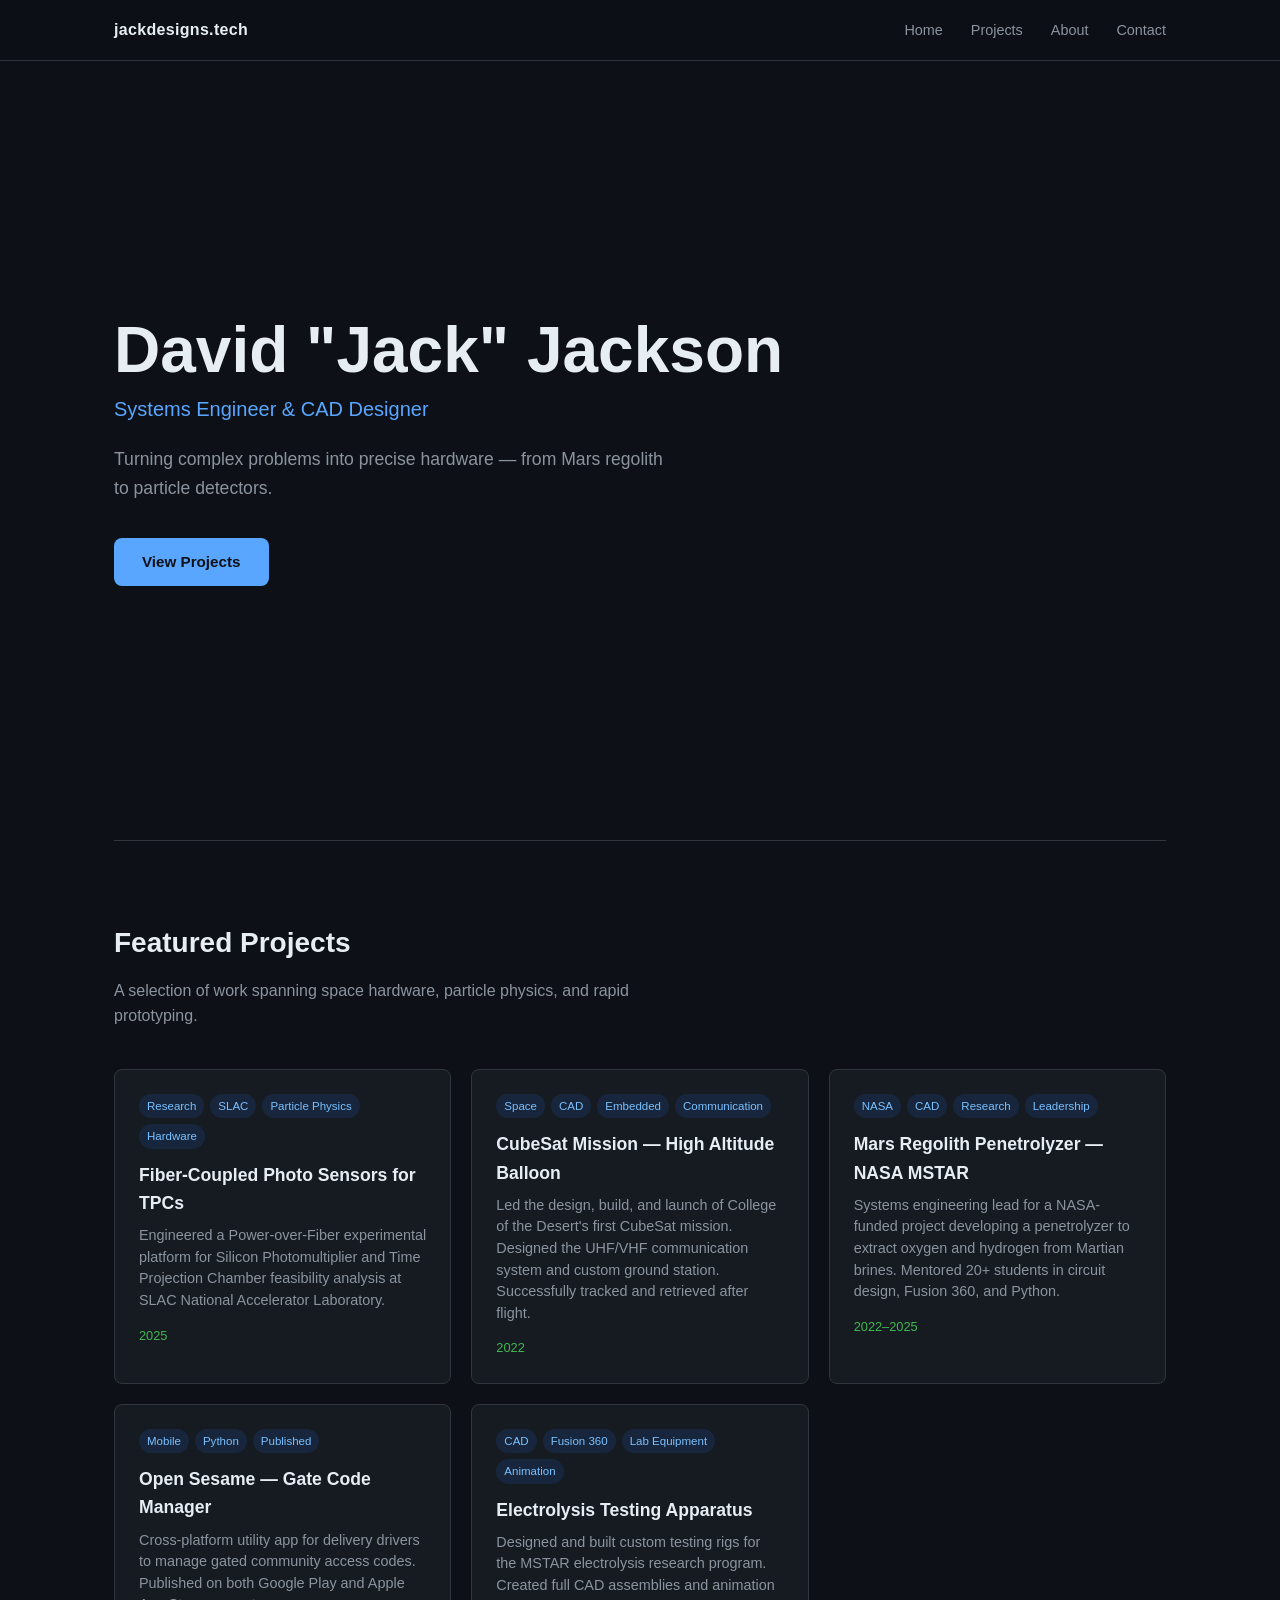
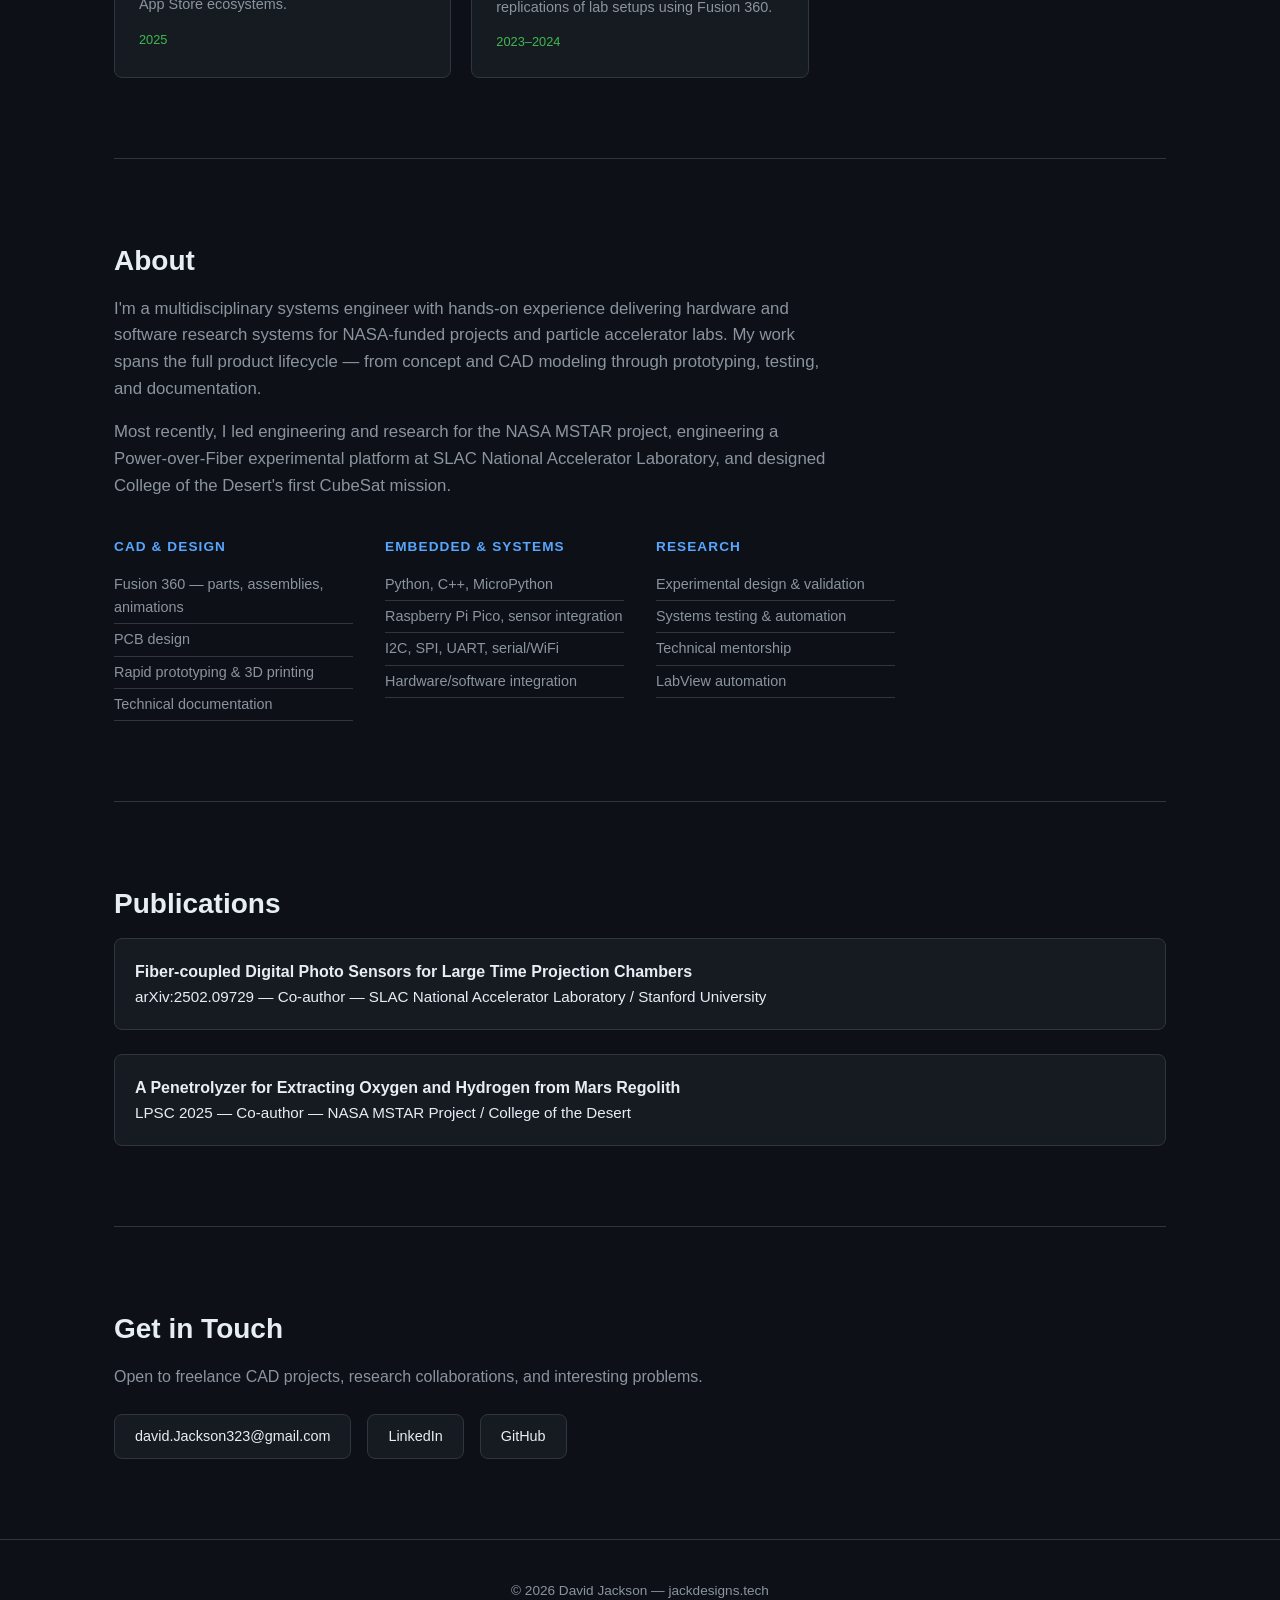
==== index.html @ 9c2858ba "Initial portfolio site setup — index, styles, project data" ====
<!DOCTYPE html>
<html lang="en">
<head>
    <meta charset="UTF-8">
    <meta name="viewport" content="width=device-width, initial-scale=1.0">
    <title>David "Jack" Jackson — Systems Engineer & CAD Designer</title>
    <meta name="description" content="Portfolio of David Jackson — systems engineer, CAD designer, and researcher with experience in NASA-funded projects, SLAC/Stanford particle physics research, and space hardware development.">
    <link rel="stylesheet" href="style.css">
</head>
<body>
    <header>
        <nav>
            <div class="nav-brand">jackdesigns.tech</div>
            <ul class="nav-links">
                <li><a href="index.html">Home</a></li>
                <li><a href="#projects">Projects</a></li>
                <li><a href="#about">About</a></li>
                <li><a href="#contact">Contact</a></li>
            </ul>
        </nav>
    </header>

    <main>
        <section class="hero">
            <div class="hero-content">
                <h1>David "Jack" Jackson</h1>
                <p class="tagline">Systems Engineer & CAD Designer</p>
                <p class="hero-sub">Turning complex problems into precise hardware — from Mars regolith to particle detectors.</p>
                <a href="#projects" class="btn-primary">View Projects</a>
            </div>
        </section>

        <section id="projects" class="projects-section">
            <h2>Featured Projects</h2>
            <p class="section-intro">A selection of work spanning space hardware, particle physics, and rapid prototyping.</p>
            <div class="projects-grid" id="projects-grid">
                <!-- Projects injected by JS -->
            </div>
        </section>

        <section id="about" class="about-section">
            <h2>About</h2>
            <div class="about-content">
                <p>
                    I'm a multidisciplinary systems engineer with hands-on experience delivering hardware and software research systems for NASA-funded projects and particle accelerator labs. My work spans the full product lifecycle — from concept and CAD modeling through prototyping, testing, and documentation.
                </p>
                <p>
                    Most recently, I led engineering and research for the NASA MSTAR project, engineering a Power-over-Fiber experimental platform at SLAC National Accelerator Laboratory, and designed College of the Desert's first CubeSat mission.
                </p>
                <div class="skills-grid">
                    <div class="skill-group">
                        <h3>CAD & Design</h3>
                        <ul>
                            <li>Fusion 360 — parts, assemblies, animations</li>
                            <li>PCB design</li>
                            <li>Rapid prototyping & 3D printing</li>
                            <li>Technical documentation</li>
                        </ul>
                    </div>
                    <div class="skill-group">
                        <h3>Embedded & Systems</h3>
                        <ul>
                            <li>Python, C++, MicroPython</li>
                            <li>Raspberry Pi Pico, sensor integration</li>
                            <li>I2C, SPI, UART, serial/WiFi</li>
                            <li>Hardware/software integration</li>
                        </ul>
                    </div>
                    <div class="skill-group">
                        <h3>Research</h3>
                        <ul>
                            <li>Experimental design & validation</li>
                            <li>Systems testing & automation</li>
                            <li>Technical mentorship</li>
                            <li>LabView automation</li>
                        </ul>
                    </div>
                </div>
            </div>
        </section>

        <section id="publications" class="publications-section">
            <h2>Publications</h2>
            <ul class="publications-list">
                <li>
                    <strong>Fiber-coupled Digital Photo Sensors for Large Time Projection Chambers</strong><br>
                    arXiv:2502.09729 — Co-author — SLAC National Accelerator Laboratory / Stanford University
                </li>
                <li>
                    <strong>A Penetrolyzer for Extracting Oxygen and Hydrogen from Mars Regolith</strong><br>
                    LPSC 2025 — Co-author — NASA MSTAR Project / College of the Desert
                </li>
            </ul>
        </section>

        <section id="contact" class="contact-section">
            <h2>Get in Touch</h2>
            <p>Open to freelance CAD projects, research collaborations, and interesting problems.</p>
            <div class="contact-links">
                <a href="mailto:david.Jackson323@gmail.com" class="contact-link">david.Jackson323@gmail.com</a>
                <a href="https://www.linkedin.com/in/ineedmytech" target="_blank" class="contact-link">LinkedIn</a>
                <a href="https://github.com/davidjackson323" target="_blank" class="contact-link">GitHub</a>
            </div>
        </section>
    </main>

    <footer>
        <p>&copy; 2026 David Jackson — jackdesigns.tech</p>
    </footer>

    <script src="projects.js"></script>
</body>
</html>
---- style.css ----
/* ===========================
   jackdesigns.tech — Styles
   =========================== */

/* --- Reset & Base --- */
*, *::before, *::after {
    box-sizing: border-box;
    margin: 0;
    padding: 0;
}

:root {
    --bg:        #0d1117;
    --surface:   #161b22;
    --border:    #30363d;
    --text:      #e6edf3;
    --text-muted:#8b949e;
    --accent:    #58a6ff;
    --accent-2:  #3fb950;
    --tag-bg:    #1f6feb22;
    --tag-text:  #79c0ff;
    --radius:    8px;
    --font:      -apple-system, BlinkMacSystemFont, "Segoe UI", Helvetica, Arial, sans-serif;
}

html {
    scroll-behavior: smooth;
}

body {
    background: var(--bg);
    color: var(--text);
    font-family: var(--font);
    line-height: 1.6;
    -webkit-font-smoothing: antialiased;
}

/* --- Navigation --- */
header {
    position: sticky;
    top: 0;
    z-index: 100;
    background: rgba(13, 17, 23, 0.85);
    backdrop-filter: blur(12px);
    border-bottom: 1px solid var(--border);
}

nav {
    max-width: 1100px;
    margin: 0 auto;
    padding: 0 24px;
    height: 60px;
    display: flex;
    align-items: center;
    justify-content: space-between;
}

.nav-brand {
    font-weight: 700;
    font-size: 1rem;
    color: var(--text);
    letter-spacing: 0.02em;
}

.nav-links {
    list-style: none;
    display: flex;
    gap: 28px;
}

.nav-links a {
    color: var(--text-muted);
    text-decoration: none;
    font-size: 0.9rem;
    transition: color 0.2s;
}

.nav-links a:hover {
    color: var(--accent);
}

/* --- Main Layout --- */
main {
    max-width: 1100px;
    margin: 0 auto;
    padding: 0 24px;
}

section {
    padding: 80px 0;
    border-bottom: 1px solid var(--border);
}

section:last-child {
    border-bottom: none;
}

/* --- Hero --- */
.hero {
    min-height: calc(100vh - 120px);
    display: flex;
    align-items: center;
    border-bottom: 1px solid var(--border);
    padding: 80px 0;
}

.hero-content {
    max-width: 680px;
}

.hero h1 {
    font-size: clamp(2.5rem, 6vw, 4rem);
    font-weight: 700;
    line-height: 1.1;
    margin-bottom: 8px;
}

.tagline {
    font-size: 1.25rem;
    color: var(--accent);
    font-weight: 500;
    margin-bottom: 20px;
}

.hero-sub {
    font-size: 1.1rem;
    color: var(--text-muted);
    margin-bottom: 36px;
    max-width: 560px;
}

.btn-primary {
    display: inline-block;
    background: var(--accent);
    color: var(--bg);
    text-decoration: none;
    padding: 12px 28px;
    border-radius: var(--radius);
    font-weight: 600;
    font-size: 0.95rem;
    transition: opacity 0.2s;
}

.btn-primary:hover {
    opacity: 0.85;
}

/* --- Section Headers --- */
h2 {
    font-size: 1.75rem;
    font-weight: 700;
    margin-bottom: 12px;
}

.section-intro {
    color: var(--text-muted);
    margin-bottom: 40px;
    max-width: 600px;
}

/* --- Projects Grid --- */
.projects-grid {
    display: grid;
    grid-template-columns: repeat(auto-fill, minmax(320px, 1fr));
    gap: 20px;
}

.project-card {
    background: var(--surface);
    border: 1px solid var(--border);
    border-radius: var(--radius);
    padding: 24px;
    transition: border-color 0.2s, transform 0.2s;
    cursor: pointer;
    text-decoration: none;
    color: inherit;
    display: block;
}

.project-card:hover {
    border-color: var(--accent);
    transform: translateY(-2px);
}

.project-tags {
    display: flex;
    flex-wrap: wrap;
    gap: 6px;
    margin-bottom: 12px;
}

.tag {
    background: var(--tag-bg);
    color: var(--tag-text);
    font-size: 0.72rem;
    padding: 3px 8px;
    border-radius: 20px;
    font-weight: 500;
}

.project-card h3 {
    font-size: 1.1rem;
    font-weight: 600;
    margin-bottom: 8px;
}

.project-card p {
    font-size: 0.9rem;
    color: var(--text-muted);
    line-height: 1.5;
}

.project-meta {
    margin-top: 14px;
    font-size: 0.8rem;
    color: var(--accent-2);
}

/* --- About --- */
.about-content p {
    color: var(--text-muted);
    margin-bottom: 16px;
    font-size: 1.05rem;
    max-width: 720px;
}

.skills-grid {
    display: grid;
    grid-template-columns: repeat(auto-fill, minmax(220px, 1fr));
    gap: 32px;
    margin-top: 36px;
}

.skill-group h3 {
    font-size: 0.85rem;
    text-transform: uppercase;
    letter-spacing: 0.08em;
    color: var(--accent);
    margin-bottom: 12px;
    font-weight: 600;
}

.skill-group ul {
    list-style: none;
}

.skill-group li {
    font-size: 0.9rem;
    color: var(--text-muted);
    padding: 4px 0;
    border-bottom: 1px solid var(--border);
}

/* --- Publications --- */
.publications-list {
    list-style: none;
    display: flex;
    flex-direction: column;
    gap: 24px;
}

.publications-list li {
    padding: 20px;
    background: var(--surface);
    border: 1px solid var(--border);
    border-radius: var(--radius);
    font-size: 0.95rem;
}

.publications-list strong {
    color: var(--text);
    font-size: 1rem;
}

.publications-list br + br {
    color: var(--text-muted);
}

/* --- Contact --- */
.contact-section p {
    color: var(--text-muted);
    margin-bottom: 24px;
}

.contact-links {
    display: flex;
    flex-wrap: wrap;
    gap: 16px;
}

.contact-link {
    background: var(--surface);
    border: 1px solid var(--border);
    color: var(--text);
    text-decoration: none;
    padding: 10px 20px;
    border-radius: var(--radius);
    font-size: 0.9rem;
    transition: border-color 0.2s, color 0.2s;
}

.contact-link:hover {
    border-color: var(--accent);
    color: var(--accent);
}

/* --- Footer --- */
footer {
    padding: 40px 24px;
    text-align: center;
    font-size: 0.85rem;
    color: var(--text-muted);
    border-top: 1px solid var(--border);
}

/* --- Responsive --- */
@media (max-width: 640px) {
    .nav-links {
        gap: 16px;
    }

    .hero {
        min-height: auto;
        padding: 60px 0;
    }

    section {
        padding: 60px 0;
    }

    .skills-grid {
        grid-template-columns: 1fr;
    }
}
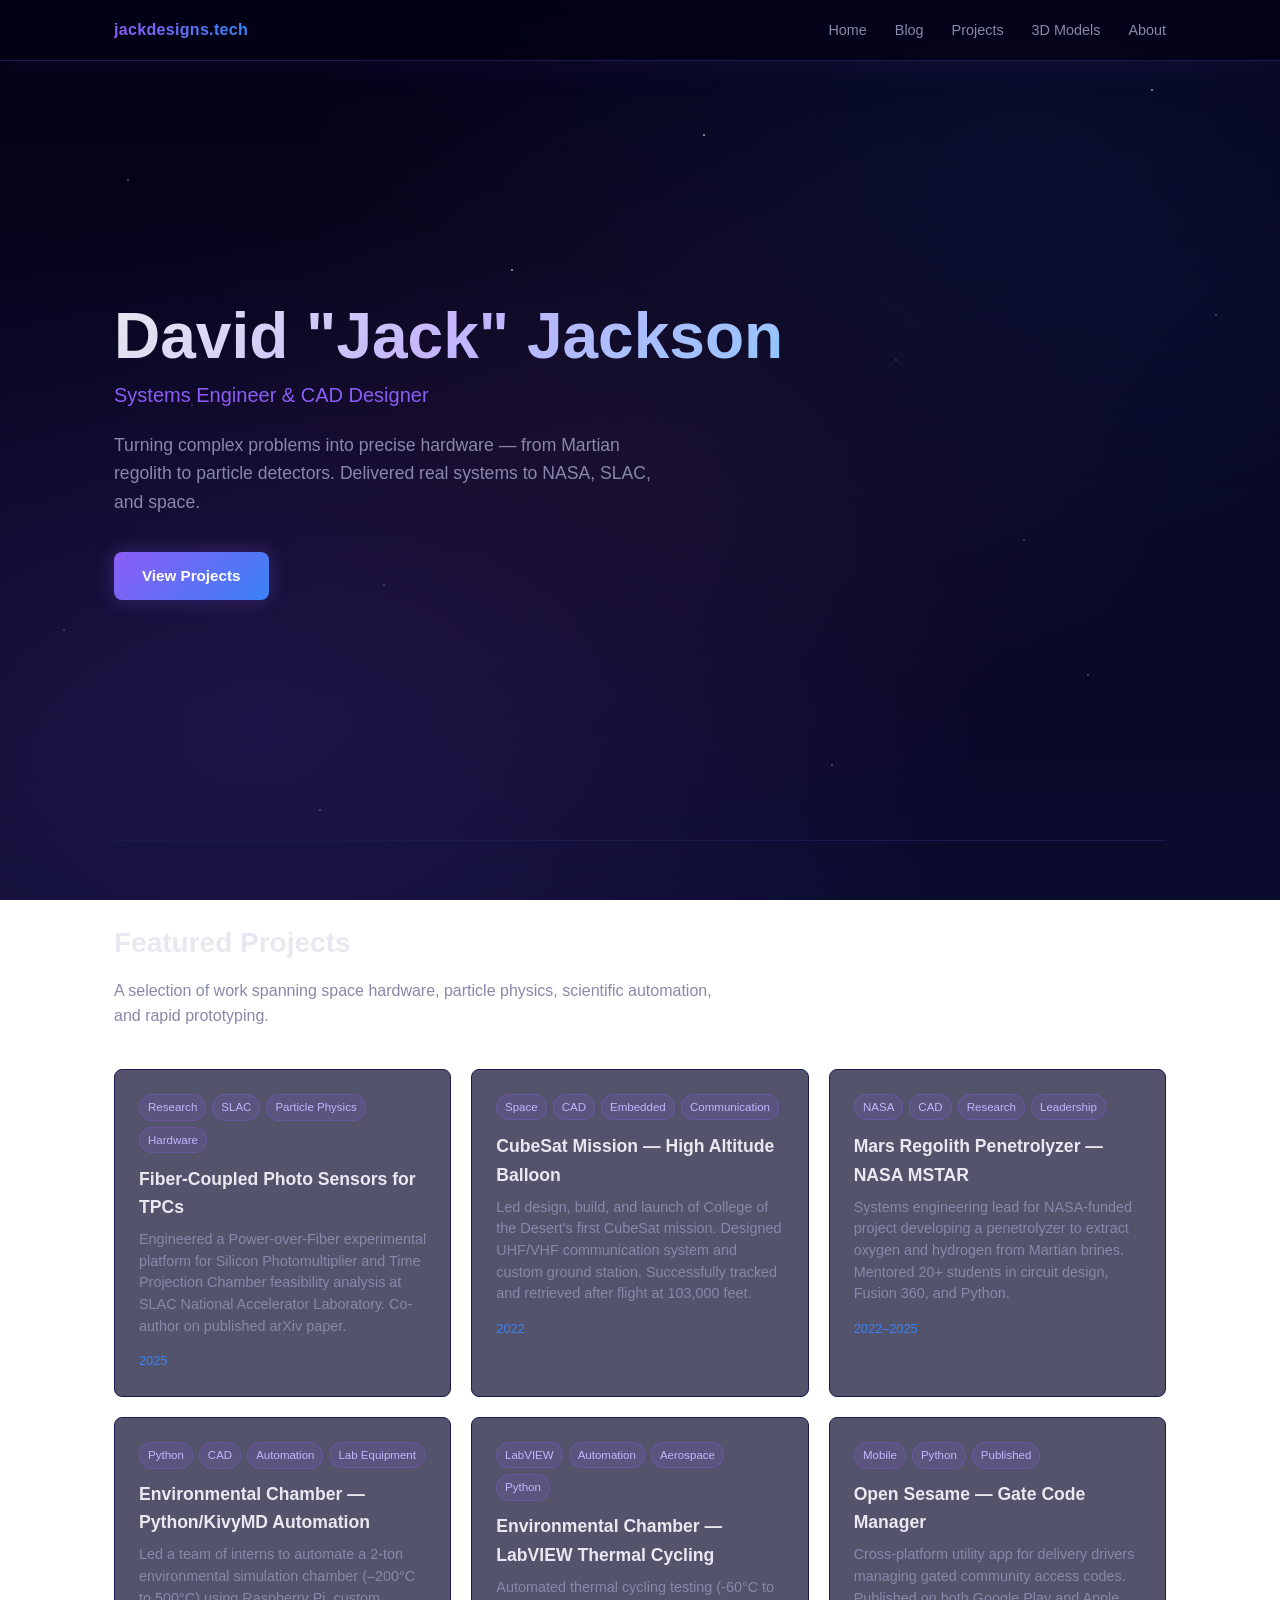
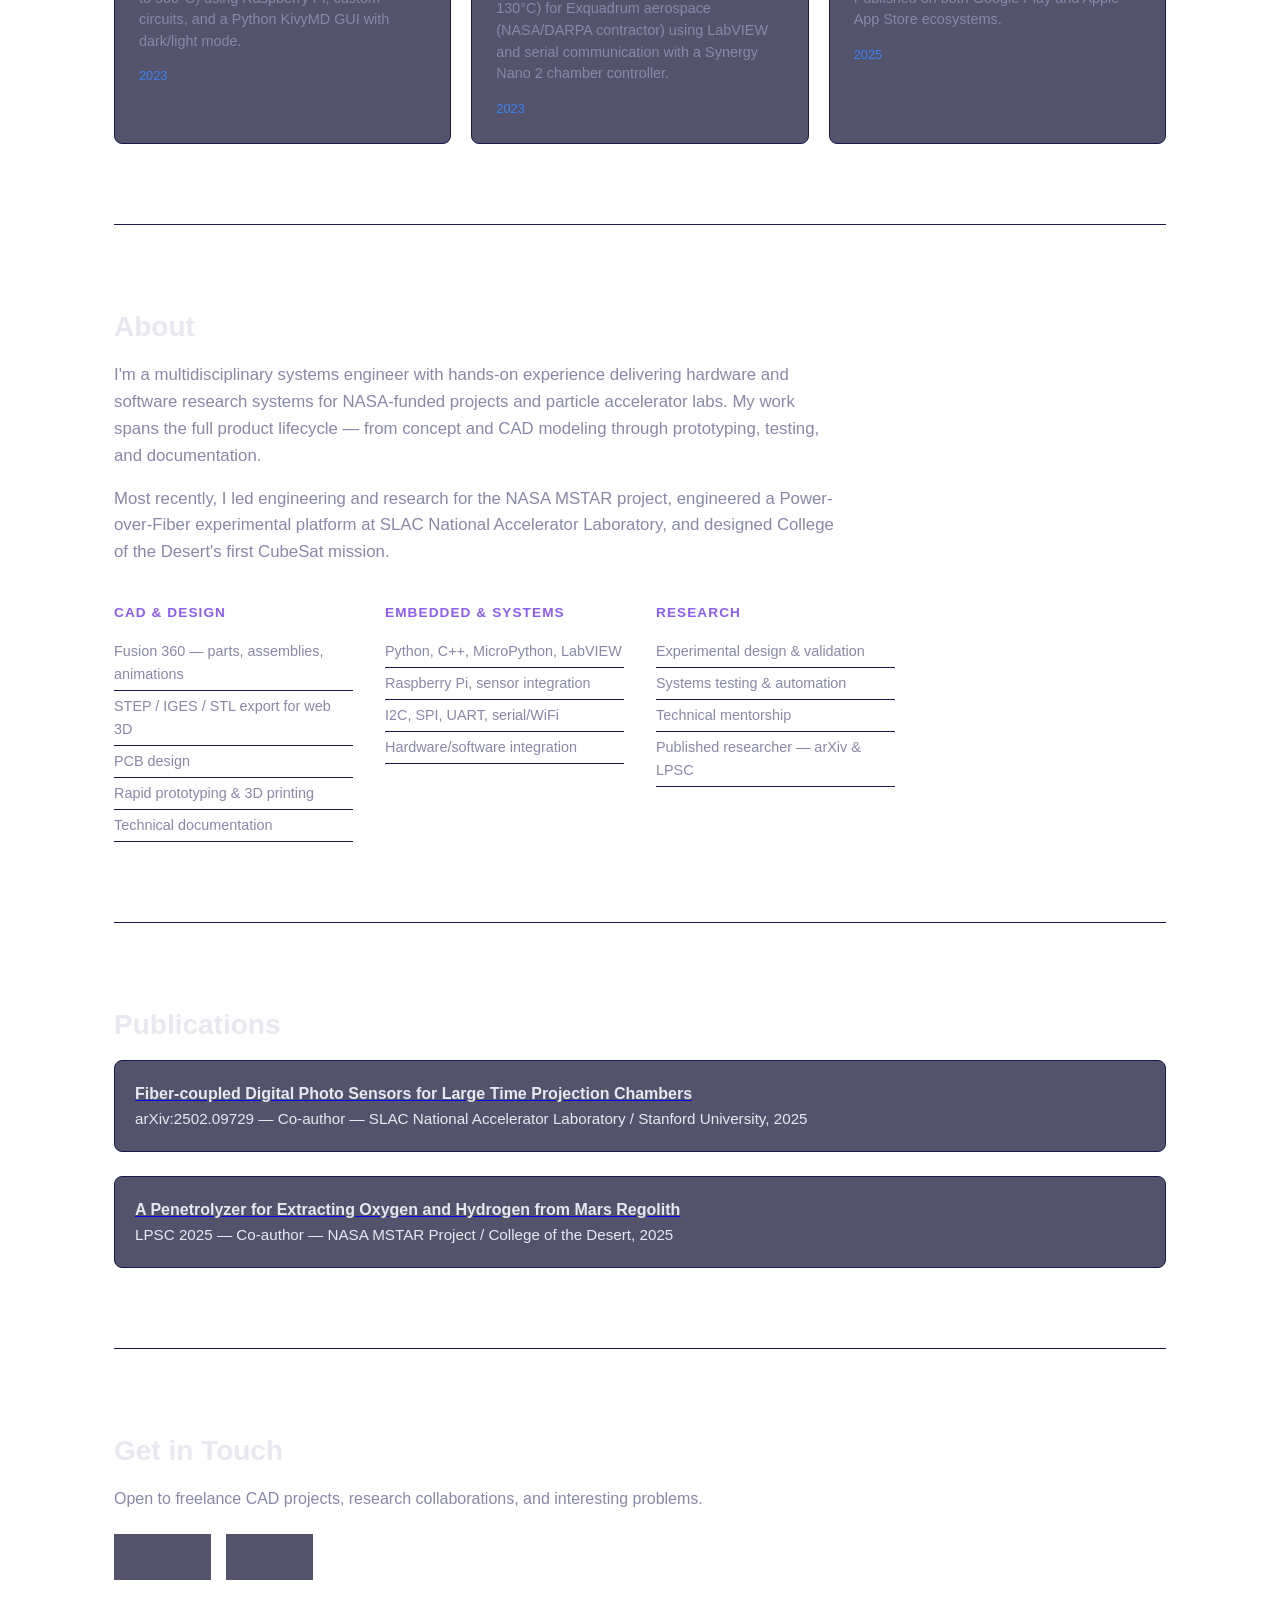
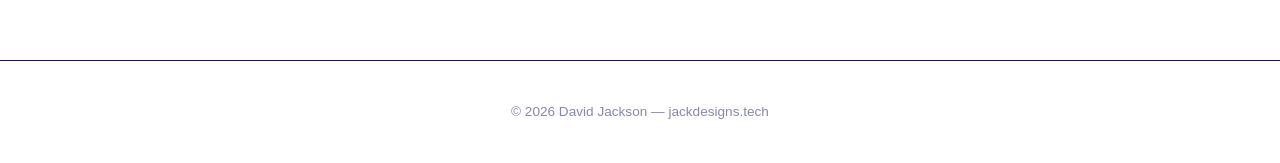
==== commit a1d4521f: "Add posts page, 3D model viewer, space theme, full blog content from ineedmy.tech archive" ====
--- a/index.html
+++ b/index.html
@@ -6,6 +6,8 @@
     <title>David "Jack" Jackson — Systems Engineer & CAD Designer</title>
     <meta name="description" content="Portfolio of David Jackson — systems engineer, CAD designer, and researcher with experience in NASA-funded projects, SLAC/Stanford particle physics research, and space hardware development.">
     <link rel="stylesheet" href="style.css">
+    <link rel="stylesheet" href="theme-space.css">
+    <link rel="icon" href="data:image/svg+xml,<svg xmlns='http://www.w3.org/2000/svg' viewBox='0 0 100 100'><text y='.9em' font-size='90'>🚀</text></svg>">
 </head>
 <body>
     <header>
@@ -13,9 +15,10 @@
             <div class="nav-brand">jackdesigns.tech</div>
             <ul class="nav-links">
                 <li><a href="index.html">Home</a></li>
+                <li><a href="posts.html">Blog</a></li>
                 <li><a href="#projects">Projects</a></li>
+                <li><a href="models.html">3D Models</a></li>
                 <li><a href="#about">About</a></li>
-                <li><a href="#contact">Contact</a></li>
             </ul>
         </nav>
     </header>
@@ -25,17 +28,15 @@
             <div class="hero-content">
                 <h1>David "Jack" Jackson</h1>
                 <p class="tagline">Systems Engineer & CAD Designer</p>
-                <p class="hero-sub">Turning complex problems into precise hardware — from Mars regolith to particle detectors.</p>
+                <p class="hero-sub">Turning complex problems into precise hardware — from Martian regolith to particle detectors. Delivered real systems to NASA, SLAC, and space.</p>
                 <a href="#projects" class="btn-primary">View Projects</a>
             </div>
         </section>
 
         <section id="projects" class="projects-section">
             <h2>Featured Projects</h2>
-            <p class="section-intro">A selection of work spanning space hardware, particle physics, and rapid prototyping.</p>
-            <div class="projects-grid" id="projects-grid">
-                <!-- Projects injected by JS -->
-            </div>
+            <p class="section-intro">A selection of work spanning space hardware, particle physics, scientific automation, and rapid prototyping.</p>
+            <div class="projects-grid" id="projects-grid"></div>
         </section>
 
         <section id="about" class="about-section">
@@ -45,13 +46,14 @@
                     I'm a multidisciplinary systems engineer with hands-on experience delivering hardware and software research systems for NASA-funded projects and particle accelerator labs. My work spans the full product lifecycle — from concept and CAD modeling through prototyping, testing, and documentation.
                 </p>
                 <p>
-                    Most recently, I led engineering and research for the NASA MSTAR project, engineering a Power-over-Fiber experimental platform at SLAC National Accelerator Laboratory, and designed College of the Desert's first CubeSat mission.
+                    Most recently, I led engineering and research for the NASA MSTAR project, engineered a Power-over-Fiber experimental platform at SLAC National Accelerator Laboratory, and designed College of the Desert's first CubeSat mission.
                 </p>
                 <div class="skills-grid">
                     <div class="skill-group">
                         <h3>CAD & Design</h3>
                         <ul>
                             <li>Fusion 360 — parts, assemblies, animations</li>
+                            <li>STEP / IGES / STL export for web 3D</li>
                             <li>PCB design</li>
                             <li>Rapid prototyping & 3D printing</li>
                             <li>Technical documentation</li>
@@ -60,8 +62,8 @@
                     <div class="skill-group">
                         <h3>Embedded & Systems</h3>
                         <ul>
-                            <li>Python, C++, MicroPython</li>
-                            <li>Raspberry Pi Pico, sensor integration</li>
+                            <li>Python, C++, MicroPython, LabVIEW</li>
+                            <li>Raspberry Pi, sensor integration</li>
                             <li>I2C, SPI, UART, serial/WiFi</li>
                             <li>Hardware/software integration</li>
                         </ul>
@@ -72,7 +74,7 @@
                             <li>Experimental design & validation</li>
                             <li>Systems testing & automation</li>
                             <li>Technical mentorship</li>
-                            <li>LabView automation</li>
+                            <li>Published researcher — arXiv & LPSC</li>
                         </ul>
                     </div>
                 </div>
@@ -83,12 +85,16 @@
             <h2>Publications</h2>
             <ul class="publications-list">
                 <li>
-                    <strong>Fiber-coupled Digital Photo Sensors for Large Time Projection Chambers</strong><br>
-                    arXiv:2502.09729 — Co-author — SLAC National Accelerator Laboratory / Stanford University
+                    <a href="https://arxiv.org/html/2502.09729v1" target="_blank">
+                        <strong>Fiber-coupled Digital Photo Sensors for Large Time Projection Chambers</strong>
+                    </a><br>
+                    arXiv:2502.09729 — Co-author — SLAC National Accelerator Laboratory / Stanford University, 2025
                 </li>
                 <li>
-                    <strong>A Penetrolyzer for Extracting Oxygen and Hydrogen from Mars Regolith</strong><br>
-                    LPSC 2025 — Co-author — NASA MSTAR Project / College of the Desert
+                    <a href="https://www.hou.usra.edu/meetings/lpsc2025/pdf/1717.pdf" target="_blank">
+                        <strong>A Penetrolyzer for Extracting Oxygen and Hydrogen from Mars Regolith</strong>
+                    </a><br>
+                    LPSC 2025 — Co-author — NASA MSTAR Project / College of the Desert, 2025
                 </li>
             </ul>
         </section>
@@ -97,7 +103,6 @@
             <h2>Get in Touch</h2>
             <p>Open to freelance CAD projects, research collaborations, and interesting problems.</p>
             <div class="contact-links">
-                <a href="mailto:david.Jackson323@gmail.com" class="contact-link">david.Jackson323@gmail.com</a>
                 <a href="https://www.linkedin.com/in/ineedmytech" target="_blank" class="contact-link">LinkedIn</a>
                 <a href="https://github.com/davidjackson323" target="_blank" class="contact-link">GitHub</a>
             </div>
@@ -105,7 +110,7 @@
     </main>
 
     <footer>
-        <p>&copy; 2026 David Jackson — jackdesigns.tech</p>
+        <p>© 2026 David Jackson — jackdesigns.tech</p>
     </footer>
 
     <script src="projects.js"></script>
--- a/style.css
+++ b/style.css
@@ -305,6 +305,135 @@
 }
 
 /* --- Footer --- */
+/* --- Blog Posts --- */
+.posts-list { display: flex; flex-direction: column; gap: 60px; }
+
+.post-card {
+    background: rgba(11, 11, 46, 0.6);
+    border: 1px solid var(--border);
+    border-radius: var(--radius);
+    overflow: hidden;
+    backdrop-filter: blur(8px);
+}
+
+.post-header { padding: 28px 28px 0; }
+
+.post-meta {
+    display: flex;
+    align-items: center;
+    gap: 12px;
+    margin-bottom: 12px;
+    flex-wrap: wrap;
+}
+
+.post-meta time {
+    font-size: 0.82rem;
+    color: var(--accent-2);
+    font-weight: 500;
+}
+
+.post-tag {
+    background: var(--tag-bg);
+    color: var(--tag-text);
+    font-size: 0.7rem;
+    padding: 2px 8px;
+    border-radius: 12px;
+    border: 1px solid rgba(139, 92, 246, 0.3);
+}
+
+.post-card h2 {
+    font-size: 1.5rem;
+    font-weight: 700;
+    line-height: 1.3;
+    color: var(--text);
+}
+
+.post-images {
+    display: flex;
+    gap: 12px;
+    padding: 20px 28px;
+    overflow-x: auto;
+    flex-wrap: wrap;
+}
+
+.post-images img {
+    max-height: 280px;
+    width: auto;
+    border-radius: var(--radius);
+    border: 1px solid var(--border);
+    object-fit: cover;
+    flex: 1 1 300px;
+}
+
+.post-content {
+    padding: 0 28px 28px;
+}
+
+.post-content p {
+    color: var(--text-muted);
+    font-size: 0.95rem;
+    line-height: 1.7;
+    margin-bottom: 14px;
+}
+
+.post-content p:last-child { margin-bottom: 0; }
+
+.post-team {
+    margin-top: 20px !important;
+    padding: 14px;
+    background: rgba(139, 92, 246, 0.08);
+    border-radius: 6px;
+    border-left: 3px solid var(--accent);
+}
+
+/* --- 3D Viewer Layout --- */
+.viewer-layout { display: grid; grid-template-columns: 1fr 300px; gap: 24px; align-items: start; }
+
+.viewer-canvas-wrap {
+    background: rgba(11, 11, 46, 0.5);
+    border: 1px solid var(--border);
+    border-radius: var(--radius);
+    height: 520px;
+    display: flex;
+    align-items: center;
+    justify-content: center;
+    overflow: hidden;
+    position: relative;
+    cursor: pointer;
+    transition: border-color 0.2s;
+}
+
+.viewer-canvas-wrap:hover { border-color: var(--accent); }
+
+.viewer-info {
+    padding: 20px;
+    background: rgba(11, 11, 46, 0.7);
+    border: 1px solid var(--border);
+    border-radius: var(--radius);
+}
+
+.viewer-info h3 {
+    font-size: 0.85rem;
+    text-transform: uppercase;
+    letter-spacing: 0.08em;
+    color: var(--accent);
+    margin-bottom: 12px;
+    font-weight: 600;
+}
+
+.viewer-info h4 { font-size: 0.8rem; }
+
+.viewer-legend { list-style: none; }
+.viewer-legend li { font-size: 0.82rem; color: var(--text-muted); padding: 6px 0; border-bottom: 1px solid var(--border); }
+.viewer-legend li:last-child { border-bottom: none; }
+
+.color-dot { display: inline-block; width: 10px; height: 10px; border-radius: 50%; margin-right: 8px; vertical-align: middle; }
+
+@media (max-width: 768px) {
+    .viewer-layout { grid-template-columns: 1fr; }
+    .viewer-canvas-wrap { height: 360px; }
+}
+
 footer {
     padding: 40px 24px;
     text-align: center;
--- a/theme-space.css
+++ b/theme-space.css
@@ -0,0 +1,135 @@
+/* ===========================
+   THEME: Nebula Space
+   Deep space with nebula color accents
+   =========================== */
+
+:root {
+    --bg:           #030014;      /* deep space black-blue */
+    --surface:      #0b0b2e;      /* dark nebula base */
+    --border:       #1a1a4e;      /* subtle cosmic border */
+    --text:         #e8e8f0;       /* starlight white */
+    --text-muted:   #8888aa;      /* dim star */
+    --accent:       #8b5cf6;       /* nebula purple */
+    --accent-2:     #3b82f6;       /* cosmic blue */
+    --accent-3:     #ef4444;       /* nebula red */
+    --tag-bg:       #8b5cf620;
+    --tag-text:     #c4b5fd;      /* light purple */
+    --radius:       8px;
+    --font:         -apple-system, BlinkMacSystemFont, "Segoe UI", Helvetica, Arial, sans-serif;
+}
+
+/* Starfield background */
+body {
+    background:
+        radial-gradient(ellipse at 20% 80%, rgba(139, 92, 246, 0.15) 0%, transparent 50%),
+        radial-gradient(ellipse at 80% 20%, rgba(59, 130, 246, 0.10) 0%, transparent 50%),
+        radial-gradient(ellipse at 50% 50%, rgba(239, 68, 68, 0.05) 0%, transparent 60%),
+        linear-gradient(180deg, #030014 0%, #0b0b2e 100%);
+    background-attachment: fixed;
+}
+
+/* Star particles via pseudo-element */
+body::before {
+    content: "";
+    position: fixed;
+    top: 0; left: 0; right: 0; bottom: 0;
+    background-image:
+        radial-gradient(1px 1px at 10% 20%, rgba(255,255,255,0.8) 0%, transparent 100%),
+        radial-gradient(1px 1px at 30% 65%, rgba(255,255,255,0.6) 0%, transparent 100%),
+        radial-gradient(1.5px 1.5px at 55% 15%, rgba(255,255,255,0.9) 0%, transparent 100%),
+        radial-gradient(1px 1px at 70% 40%, rgba(255,255,255,0.5) 0%, transparent 100%),
+        radial-gradient(1px 1px at 85% 75%, rgba(255,255,255,0.7) 0%, transparent 100%),
+        radial-gradient(1px 1px at 25% 90%, rgba(255,255,255,0.6) 0%, transparent 100%),
+        radial-gradient(1.5px 1.5px at 90% 10%, rgba(255,255,255,0.8) 0%, transparent 100%),
+        radial-gradient(1px 1px at 45% 50%, rgba(255,255,255,0.4) 0%, transparent 100%),
+        radial-gradient(1px 1px at 65% 85%, rgba(255,255,255,0.7) 0%, transparent 100%),
+        radial-gradient(1px 1px at 15% 45%, rgba(255,255,255,0.5) 0%, transparent 100%),
+        radial-gradient(1px 1px at 80% 60%, rgba(255,255,255,0.6) 0%, transparent 100%),
+        radial-gradient(1.5px 1.5px at 40% 30%, rgba(255,255,255,0.9) 0%, transparent 100%),
+        radial-gradient(1px 1px at 5% 70%, rgba(255,255,255,0.5) 0%, transparent 100%),
+        radial-gradient(1px 1px at 95% 35%, rgba(255,255,255,0.7) 0%, transparent 100%);
+    pointer-events: none;
+    z-index: 0;
+}
+
+header {
+    background: rgba(3, 0, 20, 0.7);
+    backdrop-filter: blur(16px);
+    border-bottom: 1px solid var(--border);
+    box-shadow: 0 0 40px rgba(139, 92, 246, 0.1);
+}
+
+.nav-brand {
+    background: linear-gradient(90deg, var(--accent), var(--accent-2));
+    -webkit-background-clip: text;
+    -webkit-text-fill-color: transparent;
+    background-clip: text;
+}
+
+h1 {
+    background: linear-gradient(135deg, #e8e8f0 0%, #c4b5fd 50%, #93c5fd 100%);
+    -webkit-background-clip: text;
+    -webkit-text-fill-color: transparent;
+    background-clip: text;
+}
+
+.tagline {
+    color: var(--accent);
+}
+
+.tag {
+    background: var(--tag-bg);
+    color: var(--tag-text);
+    border: 1px solid rgba(139, 92, 246, 0.3);
+}
+
+.project-card {
+    background: rgba(11, 11, 46, 0.7);
+    backdrop-filter: blur(8px);
+    border: 1px solid var(--border);
+    transition: border-color 0.3s, box-shadow 0.3s, transform 0.3s;
+}
+
+.project-card:hover {
+    border-color: var(--accent);
+    box-shadow: 0 0 30px rgba(139, 92, 246, 0.2);
+    transform: translateY(-4px);
+}
+
+.contact-link {
+    background: rgba(11, 11, 46, 0.7);
+    border: 1px solid var(--border);
+    backdrop-filter: blur(8px);
+}
+
+.contact-link:hover {
+    border-color: var(--accent);
+    color: var(--accent);
+    box-shadow: 0 0 20px rgba(139, 92, 246, 0.2);
+}
+
+.skill-group li {
+    border-bottom: 1px solid var(--border);
+}
+
+.publications-list li {
+    background: rgba(11, 11, 46, 0.7);
+    border: 1px solid var(--border);
+    backdrop-filter: blur(8px);
+}
+
+.btn-primary {
+    background: linear-gradient(135deg, var(--accent), var(--accent-2));
+    color: #fff;
+    box-shadow: 0 0 20px rgba(139, 92, 246, 0.3);
+}
+
+.btn-primary:hover {
+    box-shadow: 0 0 30px rgba(139, 92, 246, 0.5);
+    opacity: 1;
+}
+
+main {
+    position: relative;
+    z-index: 1;
+}
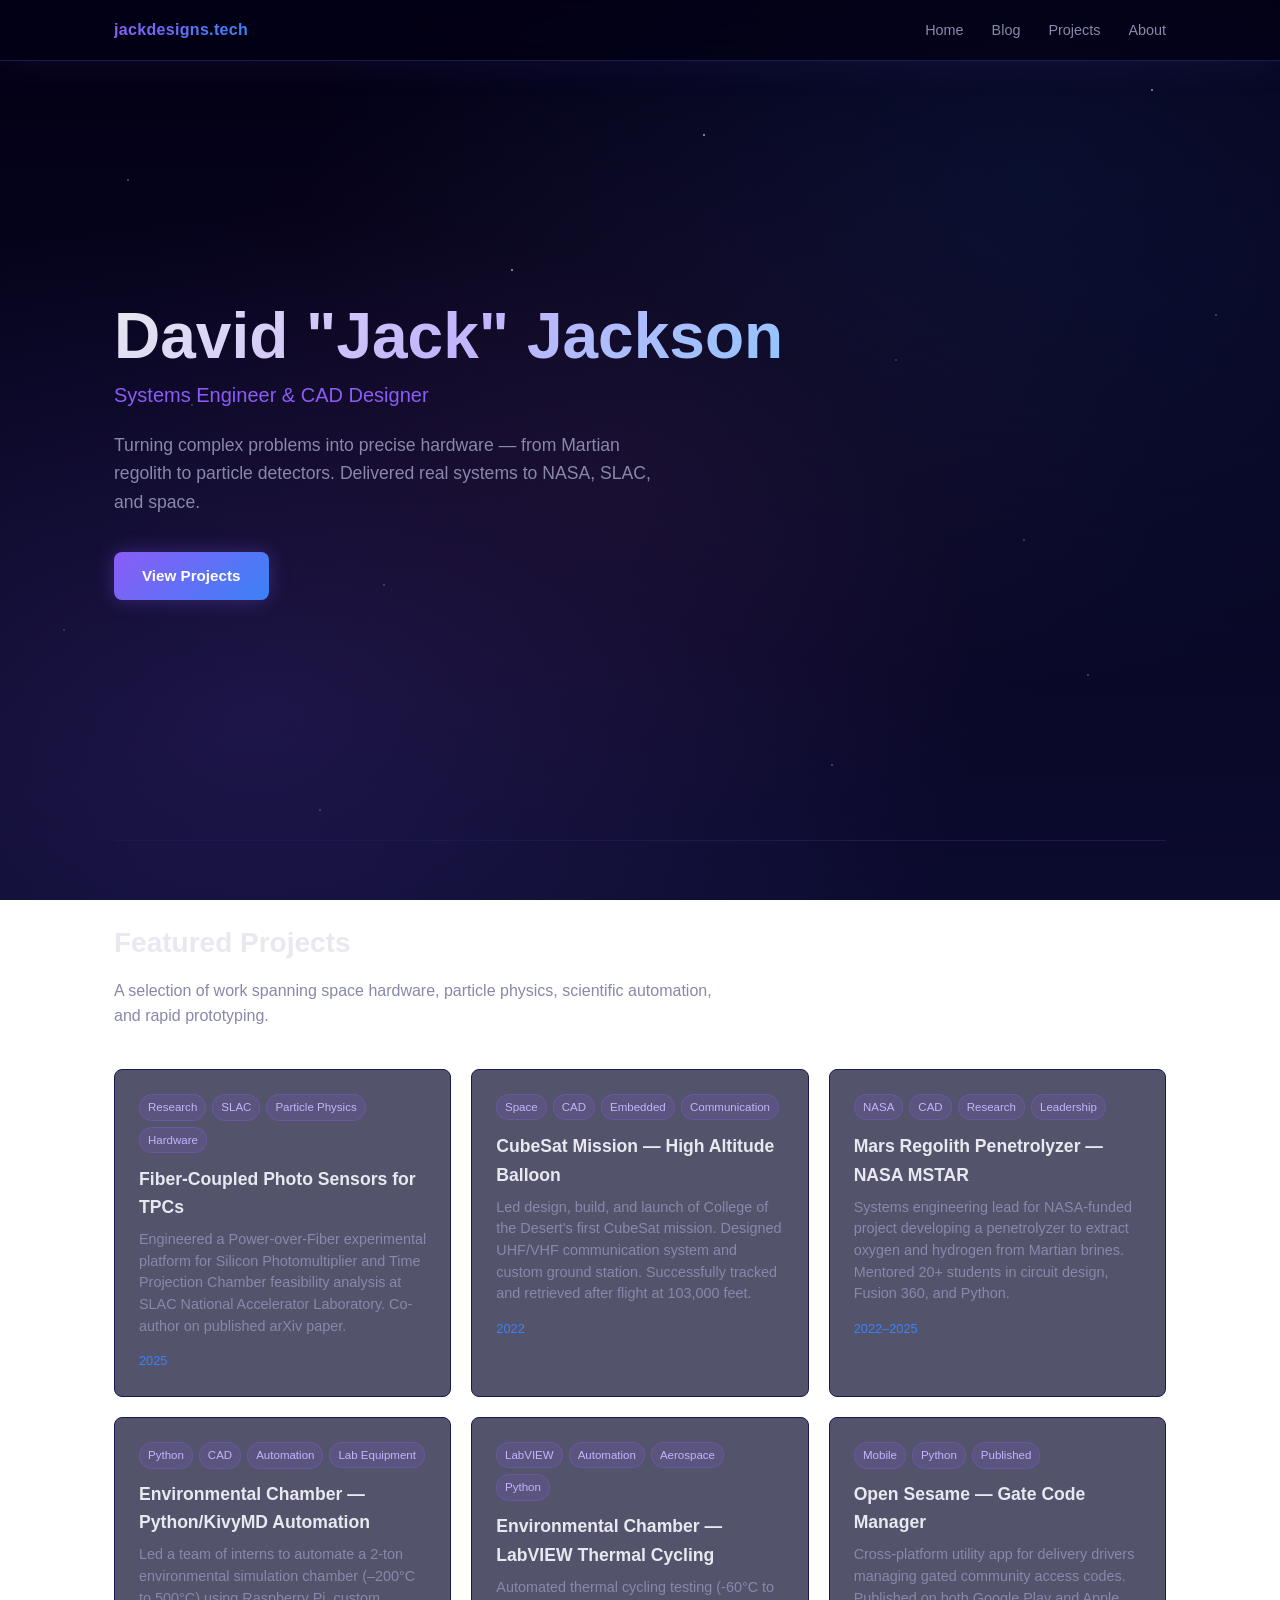
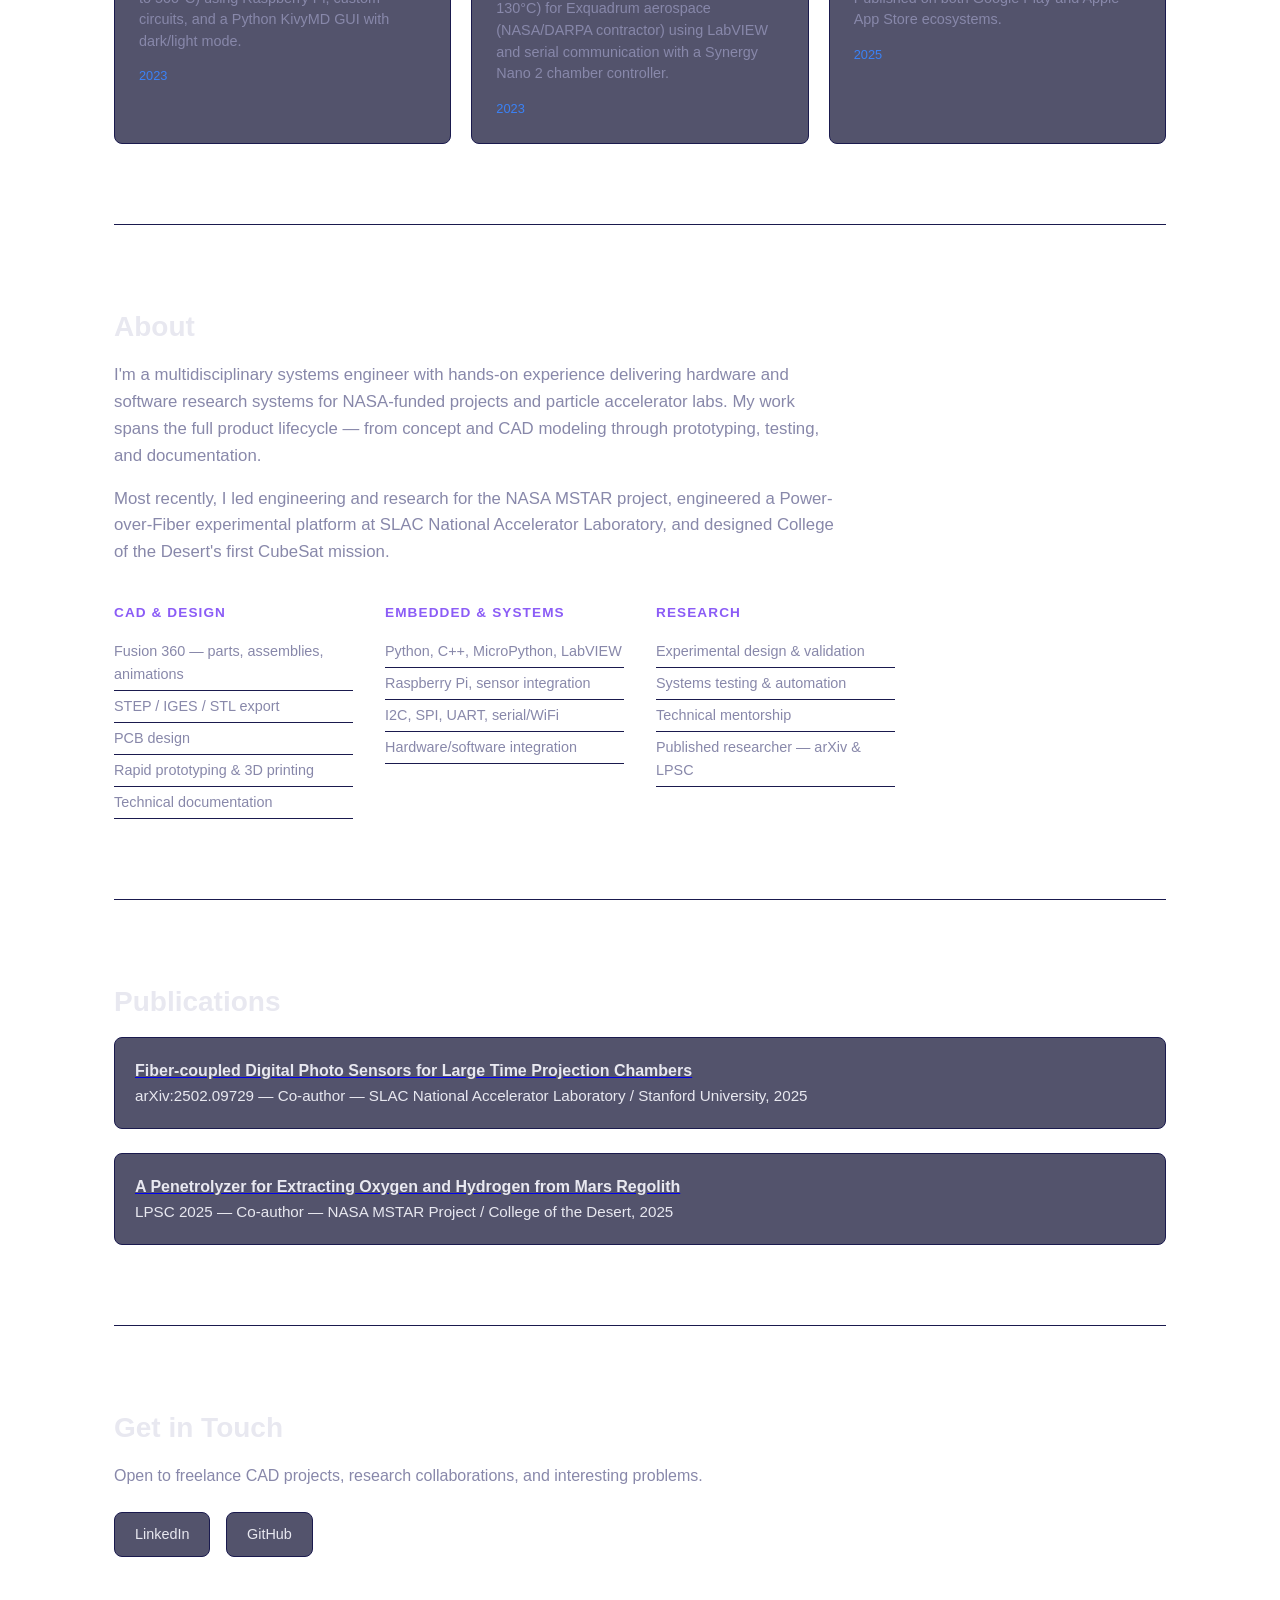
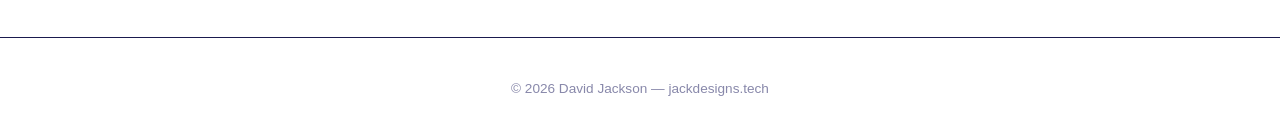
==== commit c6acb005: "Remove dedicated viewer page — STL models embedded in posts. Add SLAC laser box post with interactiv" ====
--- a/index.html
+++ b/index.html
@@ -17,7 +17,6 @@
                 <li><a href="index.html">Home</a></li>
                 <li><a href="posts.html">Blog</a></li>
                 <li><a href="#projects">Projects</a></li>
-                <li><a href="models.html">3D Models</a></li>
                 <li><a href="#about">About</a></li>
             </ul>
         </nav>
@@ -53,7 +52,7 @@
                         <h3>CAD & Design</h3>
                         <ul>
                             <li>Fusion 360 — parts, assemblies, animations</li>
-                            <li>STEP / IGES / STL export for web 3D</li>
+                            <li>STEP / IGES / STL export</li>
                             <li>PCB design</li>
                             <li>Rapid prototyping & 3D printing</li>
                             <li>Technical documentation</li>
--- a/style.css
+++ b/style.css
@@ -305,6 +305,40 @@
 }
 
 /* --- Footer --- */
+/* --- 3D Model Viewer in posts --- */
+.model-viewer-wrap {
+    margin: 20px 28px;
+    background: rgba(3, 0, 20, 0.6);
+    border: 1px solid var(--border);
+    border-radius: var(--radius);
+    overflow: hidden;
+    position: relative;
+}
+
+.model-viewer-label {
+    position: absolute;
+    bottom: 12px;
+    left: 50%;
+    transform: translateX(-50%);
+    font-size: 0.72rem;
+    color: var(--text-muted);
+    background: rgba(3, 0, 20, 0.7);
+    padding: 4px 12px;
+    border-radius: 20px;
+    z-index: 10;
+    pointer-events: none;
+    opacity: 0.8;
+}
+
+#slac-canvas {
+    display: block;
+    width: 100%;
+    height: 420px;
+    cursor: grab;
+}
+
+#slac-canvas:active { cursor: grabbing; }
+
 /* --- Blog Posts --- */
 .posts-list { display: flex; flex-direction: column; gap: 60px; }
 
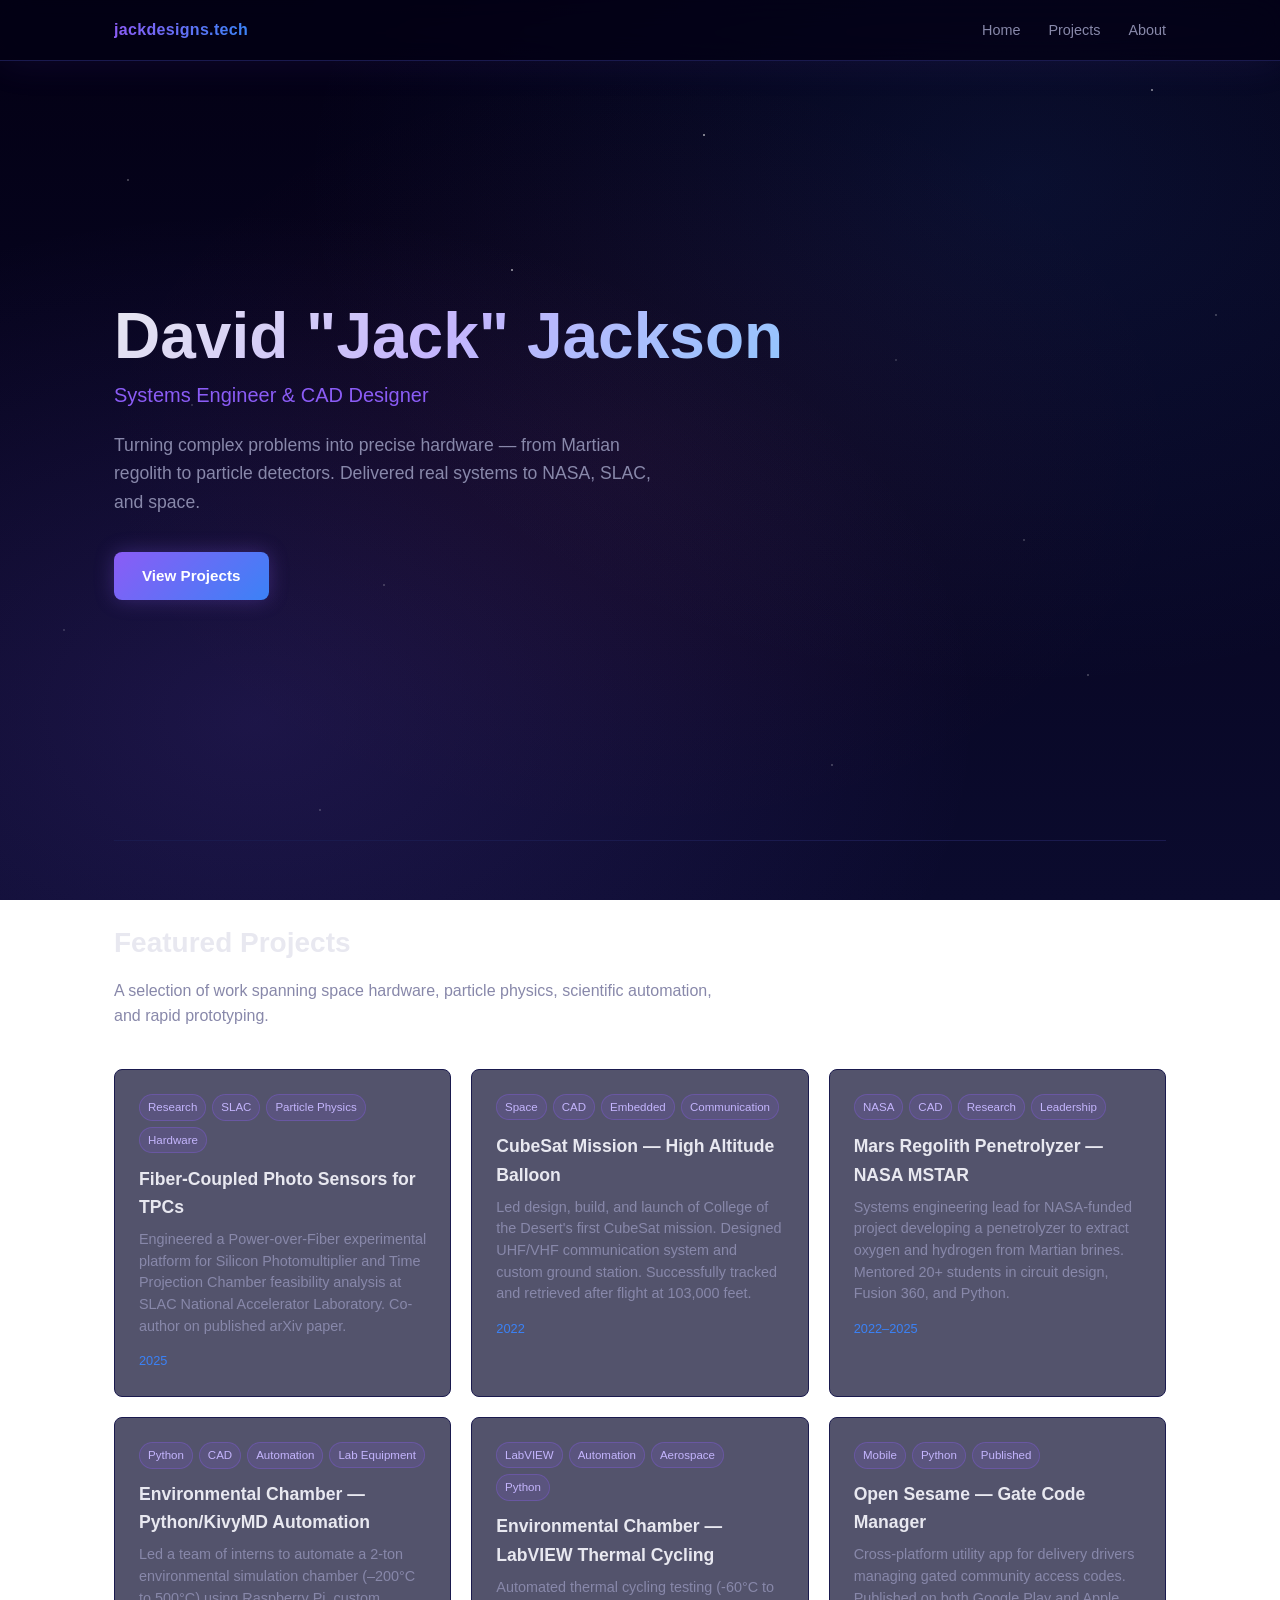
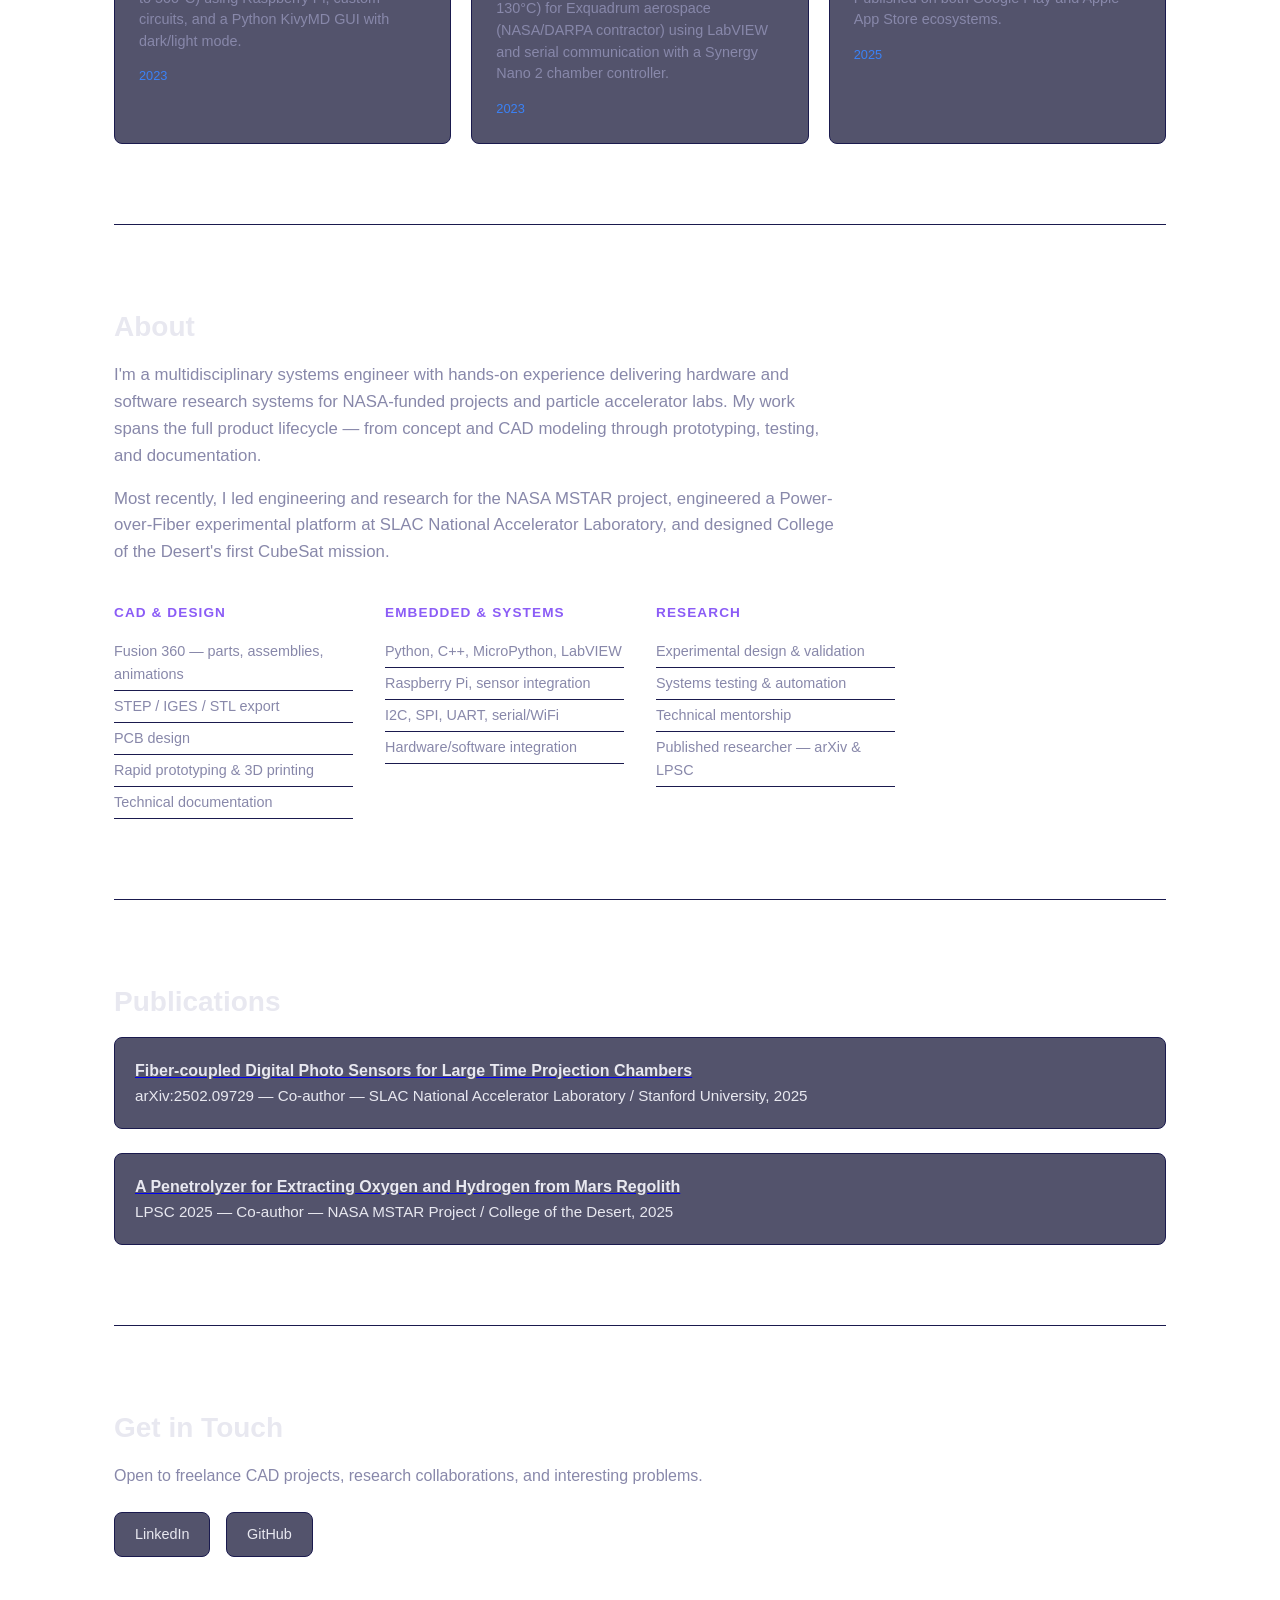
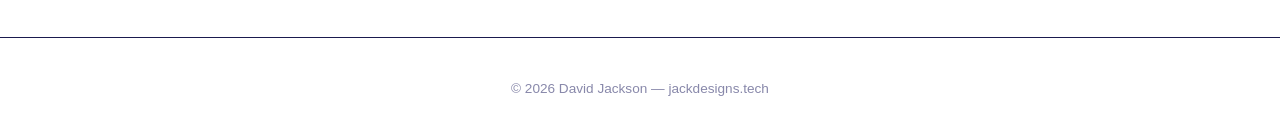
==== commit c67e1542: "Fix STL viewer: switch to ES module Three.js imports. Rename Blog → Projects. Update STL filename. N" ====
--- a/index.html
+++ b/index.html
@@ -15,8 +15,7 @@
             <div class="nav-brand">jackdesigns.tech</div>
             <ul class="nav-links">
                 <li><a href="index.html">Home</a></li>
-                <li><a href="posts.html">Blog</a></li>
-                <li><a href="#projects">Projects</a></li>
+                <li><a href="posts.html">Projects</a></li>
                 <li><a href="#about">About</a></li>
             </ul>
         </nav>
